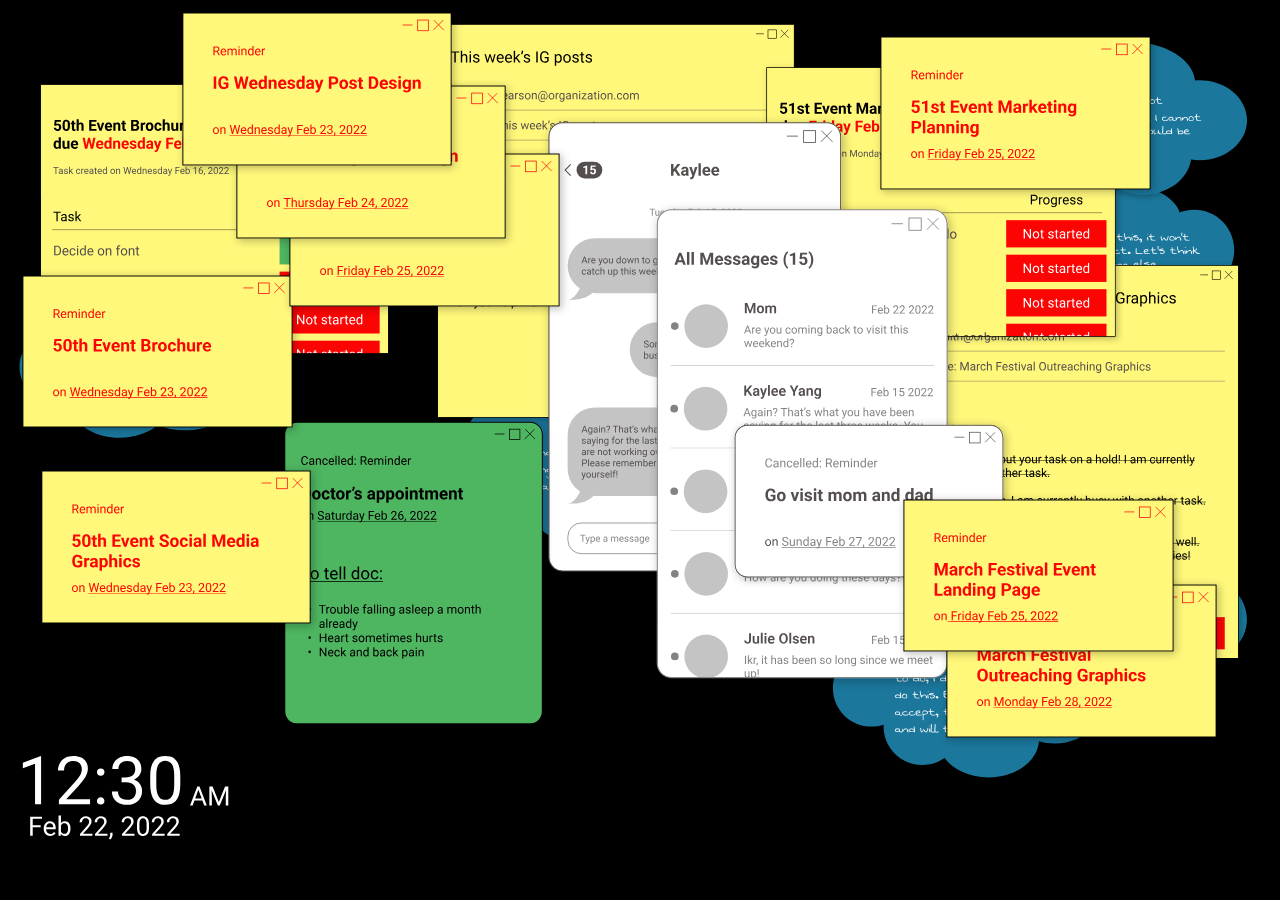
==== Project1/index.html @ efddc03d "change folder name so easier to type link" ====
<!DOCTYPE html>
<html lang="en">

<head>
    <meta charset="UTF-8">
    <meta http-equiv="X-UA-Compatible" content="IE=edge">
    <meta name="viewport" content="width=device-width, initial-scale=1.0">
    <title>Workaholism?</title>
    <link rel="stylesheet" href="index.css">
</head>

<body>
    <div id="wholeContainer">

        <!-- TIME AND MESSAGE -->
        <div>
            <div id="time">
                <img src="assets/time.svg" draggable="false">
            </div>
            <div id="message">
                <img src="assets/message.svg" draggable="false">
            </div>
        </div>


        <!-- Note: mydiv ids are for javascript dragging interaction -->

        <!-- NEGATIVE THOUGHTS -->
        <div id="mydiv1" class="negativeThoughts correctWord">
            <img src="assets/negativeThoughts/correctWord.svg" draggable="false">
        </div>

        <div id="mydiv2" class="negativeThoughts lookPerfect">
            <img src="assets/negativeThoughts/wontLookPerfect.svg" draggable="false">
        </div>

        <div id="mydiv3" class="negativeThoughts sayNo">
            <img src="assets/negativeThoughts/cannotSayNo.svg" draggable="false">
        </div>

        <div id="mydiv4" class="negativeThoughts lastMinute">
            <img src="assets/negativeThoughts/lastMinuteMad.svg" draggable="false">
        </div>

        <div id="mydiv5" class="negativeThoughts useless">
            <img src="assets/negativeThoughts/thinkImUseless.svg" draggable="false">
        </div>

        <div id="mydiv6" class="negativeThoughts writingEmail">
            <img src="assets/negativeThoughts/textingWritingEmail.svg" draggable="false">
        </div>

        <div id="mydiv7" class="negativeThoughts perfectFont">
            <img src="assets/negativeThoughts/perfectFont.svg" draggable="false">
        </div>

        <div id="mydiv8" class="negativeThoughts longWinded">
            <img src="assets/negativeThoughts/longWinded.svg" draggable="false">
        </div>

        <div id="mydiv9" class="negativeThoughts judgeFont">
            <img src="assets/negativeThoughts/judgeFont.svg" draggable="false">
        </div>



        <!-- EMAIL  -->
        <div id="mydiv10" class="email ireneEmail">
            <img src="assets/taskBreakdownPopups/IreneEmail.svg" draggable="false">
        </div>

        <div id="mydiv11" class="email ericEmail">
            <img src="assets/taskBreakdownPopups/EricEmail.svg" draggable="false">
        </div>



        <!-- TASK BREAKDOWN -->
        <div id="mydiv12" class="taskBreakdown marketingTask">
            <img src="assets/taskBreakdownPopups/51stEventMarketingTask.svg" draggable="false">
        </div>

        <div id="mydiv13" class="taskBreakdown eventBrochure">
            <img src="assets/taskBreakdownPopups/50thEventTask.svg" draggable="false">
        </div>


        <!-- TEXT MESSAGE -->
        <div id="mydiv14" class="social kaylee">
            <img src="assets/socialHealth/Kaylee.svg" draggable="false">
        </div>

        <div id="mydiv15" class="social textAll">
            <img src="assets/socialHealth/textAll.svg" draggable="false">
        </div>

        <div id="mydiv16" class="parentReminder">
            <img src="assets/socialHealth/parentsVisit.svg" draggable="false">
        </div>


        <!-- DOCTOR REMINDER -->
        <div id="mydiv17" class="doctor">
            <img src="assets/socialHealth/doctor.svg" draggable="false">
        </div>


        <!-- WORK  -->
        <div id="mydiv18" class="work eventBrochure">
            <img src="assets/workPopups/50thEventBrochure.svg" draggable="false">
        </div>

        
        <div id="mydiv19" class="work igFri">
            <img src="assets/workPopups/IGFridayPost.svg" draggable="false">
        </div>

        <div id="mydiv20" class="work igThurs">
            <img src="assets/workPopups/IGThursdayPost.svg" draggable="false">
        </div>

        <div id="mydiv21" class="work igWed">
            <img src="assets/workPopups/IGWednesdayPost.svg" draggable="false">
        </div>

        <div id="mydiv22" class="work marketing">
            <img src="assets/workPopups/51stEventMarketing.svg" draggable="false">
        </div>

        <div id="mydiv23" class="work marchFestSocial">
            <img src="assets/workPopups/MarchFestivalSocialMedia.svg" draggable="false">
        </div>

        <div id="mydiv24" class="work marchFestLanding">
            <img src="assets/workPopups/MarchFestivalLanding.svg" draggable="false">
        </div>

        <div id="mydiv25" class="work socialMedia">
            <img src="assets/workPopups/50thEventSocialMedia.svg" draggable="false">
        </div>
    </div>

    <script src="index.js"></script>
</body>

</html>
---- Project1/index.css ----
:root {
    --windowW: 4606;
    --windowH: 2278;
}

* {
    box-sizing: border-box;
    padding: 0;
    margin: 0;
}


body {
    /* overflow: hidden; */
}


#wholeContainer {
    background-color: black;
    width: 100vw;
    height: 100vh;
    position: relative;
}

img {
    width: 100%;
    height: 100%;
}

/* // TIME AND MESSAGE // */
#time {
    position: absolute;
    width: calc(956.77 / var(--windowW) * 100%);
    aspect-ratio: 956.77/410.21;
    left: calc(60.6 / var(--windowW) * 100%);
    top: calc(1877.14 / var(--windowH) * 100%);
}

#message {
    position: absolute;
    width: calc(1071.85 / var(--windowW) * 100%);
    aspect-ratio: 2071.85/792.21;
    top: 50%;
    right: 50%;
    transform: translate(50%, -50%);
}



/*// NEGATIVE THOUGHTS //*/
.negativeThoughts {
    position: absolute;
}

.negativeThoughts.correctWord {
    width: calc(893.4 / var(--windowW) * 100%);
    aspect-ratio: 893.4/567.57;
    left: calc(1973.96 / var(--windowW) * 100%);
    top: calc(736.71 / var(--windowH) * 100%);
}

.negativeThoughts.sayNo {
    /* background-color: peru; */
    width: calc(1232.44 / var(--windowW) * 100% );
    aspect-ratio: 1232.44/588.25;
    left: calc(3306 / var(--windowW) * 100%);
    top: calc(97 / var(--windowH) * 100%);
}

.negativeThoughts.lookPerfect {
    width: calc(893.4 / var(--windowW) * 100%);
    aspect-ratio: 893.4/567.57;
    left: calc(3587.59 / var(--windowW) * 100%);
    top: calc(450 / var(--windowH) * 100%);
} 

.negativeThoughts.lastMinute {
    width: calc(893.4 / var(--windowW) * 100%);
    aspect-ratio: 893.4/567.57;
    left: calc(1603.62 / var(--windowW) * 100%);
    top: calc(195.62 / var(--windowH) * 100%);
}

.negativeThoughts.useless {
    width: calc(1063.9 / var(--windowW) * 100%);
    aspect-ratio: 1063.9/693.07;
    left: calc(2970 / var(--windowW) * 100%);
    top: calc(1500 / var(--windowH) * 100%);
}

.negativeThoughts.writingEmail {
    width: calc(893.4 / var(--windowW) * 100%);
    aspect-ratio: 893.4/586.39;
    left: calc(1491.69 / var(--windowW) * 100%);
    top: calc(978.33 / var(--windowH) * 100%);
}

.negativeThoughts.perfectFont {
    width: calc(986.15 / var(--windowW) * 100%);
    aspect-ratio: 986.15/499.79;
    left: calc(227.79 / var(--windowW) * 100%);
    top: calc(462.73 / var(--windowH) * 100%);   
}

.negativeThoughts.longWinded {
    width: calc(893.4 / var(--windowW) * 100%);
    aspect-ratio:  893.4/499.43;
    left: calc(3635.39 / var(--windowW) * 100%);
    top: calc(1400 / var(--windowH) * 100%);
}

.negativeThoughts.judgeFont {
    width: calc(986.15 / var(--windowW) * 100%);
    aspect-ratio: 998/541;
    left: calc(35 / var(--windowW) * 100%);
    top: calc(750 / var(--windowH) * 100%);
}


/* // EMAIL // */
.email {
    width: calc(1333.38 / var(--windowW) * 100%);
    aspect-ratio: 1333.38/1471.27;
    position: absolute;
}

.email.ireneEmail {
    left: calc(1555 / var(--windowW) * 100%);
    top: calc(45 / var(--windowH) * 100%);
}

.email.ericEmail {
    left: calc(3155 / var(--windowW) * 100%);
    top: calc(656 / var(--windowH) * 100%);
}

/*// TASK BREAKDOWN //*/
.taskBreakdown {
    width: calc(1320.1 / var(--windowW) * 100%);
    aspect-ratio: 1320.1/1018.76;
    position: absolute;
}

.taskBreakdown.marketingTask {
    left: calc(2730 / var(--windowW) * 100%);
    top: calc(157 / var(--windowH) * 100%);
}

.taskBreakdown.eventBrochure {
    left: calc(117 / var(--windowW) * 100%);
    top: calc(200 / var(--windowH) * 100%);
}



/* // SOCIAL // */
.social {
    width: calc(1121.24 / var(--windowW) * 100%);
    aspect-ratio: 1121.24/1804.6;
    position: absolute;
}

.social.textAll {
    left: calc(2335 / var(--windowW) * 100%);
    top: calc(494 / var(--windowH) * 100%);
}

.social.kaylee {
    left: calc(1947 / var(--windowW) * 100%);
    top: calc(249 / var(--windowH) * 100%);
}

/* parent reminder */
.parentReminder {
    width: calc(1082 / var(--windowW) * 100%);
    aspect-ratio: 1082/610.88;
    position: absolute;

    left: calc(2593 / var(--windowW) * 100%);
    top: calc(1058 / var(--windowH) * 100%);
}



/* // HEALTH // */
.doctor {
    width: calc(990.77 / var(--windowW) * 100%);
    aspect-ratio: 990.77/1161.5;
    position: absolute;

    left: calc(1000 / var(--windowW) * 100%);
    top: calc(1047 / var(--windowH) * 100%);
}


/* // WORK // */
.work {
    width: calc(1082 / var(--windowW) * 100%);
    /* use this to bound the height to its aspect-ratio */
    aspect-ratio: 1082/610.88;
    position: absolute;
}

.work.igWed {
    left: calc(607 / var(--windowW) * 100%);
    top: calc(15 / var(--windowH) * 100%);
}

.work.igThurs {
    left: calc(801 / var(--windowW) * 100%);
    top: calc(201 / var(--windowH) * 100%);
}

.work.igFri {
    left: calc(993 / var(--windowW) * 100%);
    top: calc(372 / var(--windowH) * 100%);
}

.work.marchFestSocial {
    left: calc(3357 / var(--windowW) * 100%);
    top: calc(1464 / var(--windowH) * 100%);
}

.work.marchFestLanding {
    left: calc(3204 / var(--windowW) * 100%);
    top: calc(1247 / var(--windowH) * 100%);
}

.work.eventBrochure {
    left: calc(34 / var(--windowW) * 100%);
    top: calc(680 / var(--windowH) * 100%);
}

.work.socialMedia {
    left: calc(99 / var(--windowW) * 100%);
    top: calc(1175 / var(--windowH) * 100%);
}

.work.marketing {
    left: calc(3121 / var(--windowW) * 100%);
    top: calc(77 / var(--windowH) * 100%);
}
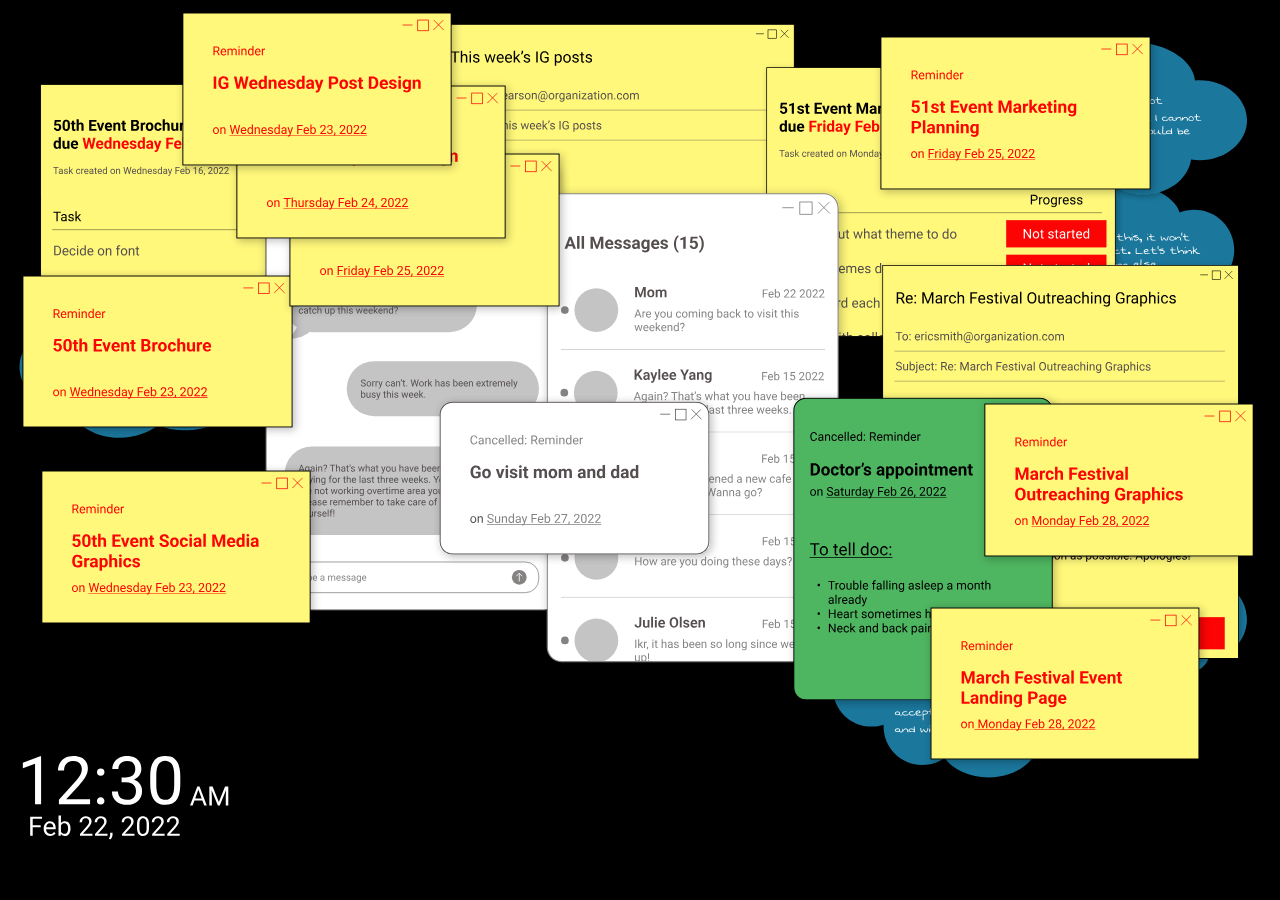
==== commit 22e3ac86: "edit popup positions" ====
--- a/Project1/index.html
+++ b/Project1/index.html
@@ -64,27 +64,25 @@
 
 
 
-        <!-- EMAIL  -->
+        <!-- TASK BREAKDOWN AND EMAIL -->
         <div id="mydiv10" class="email ireneEmail">
             <img src="assets/taskBreakdownPopups/IreneEmail.svg" draggable="false">
         </div>
 
-        <div id="mydiv11" class="email ericEmail">
+        <div id="mydiv11" class="taskBreakdown eventBrochure">
+            <img src="assets/taskBreakdownPopups/50thEventTask.svg" draggable="false">
+        </div>
+
+        <div id="mydiv12" class="taskBreakdown marketingTask">
+            <img src="assets/taskBreakdownPopups/51stEventMarketingTask.svg" draggable="false">
+        </div>
+
+        <div id="mydiv13" class="email ericEmail">
             <img src="assets/taskBreakdownPopups/EricEmail.svg" draggable="false">
         </div>
 
 
-
-        <!-- TASK BREAKDOWN -->
-        <div id="mydiv12" class="taskBreakdown marketingTask">
-            <img src="assets/taskBreakdownPopups/51stEventMarketingTask.svg" draggable="false">
-        </div>
-
-        <div id="mydiv13" class="taskBreakdown eventBrochure">
-            <img src="assets/taskBreakdownPopups/50thEventTask.svg" draggable="false">
-        </div>
-
-
+        
         <!-- TEXT MESSAGE -->
         <div id="mydiv14" class="social kaylee">
             <img src="assets/socialHealth/Kaylee.svg" draggable="false">
@@ -110,7 +108,7 @@
             <img src="assets/workPopups/50thEventBrochure.svg" draggable="false">
         </div>
 
-        
+
         <div id="mydiv19" class="work igFri">
             <img src="assets/workPopups/IGFridayPost.svg" draggable="false">
         </div>
--- a/Project1/index.css
+++ b/Project1/index.css
@@ -11,7 +11,8 @@
 
 
 body {
-    /* overflow: hidden; */
+    overflow-x: hidden;
+    background-color: black;
 }
 
 
@@ -161,13 +162,13 @@
 }
 
 .social.textAll {
-    left: calc(2335 / var(--windowW) * 100%);
-    top: calc(494 / var(--windowH) * 100%);
+    left: calc(1940 / var(--windowW) * 100%);
+    top: calc(454 / var(--windowH) * 100%);
 }
 
 .social.kaylee {
-    left: calc(1947 / var(--windowW) * 100%);
-    top: calc(249 / var(--windowH) * 100%);
+    left: calc(930 / var(--windowW) * 100%);
+    top: calc(347/ var(--windowH) * 100%);
 }
 
 /* parent reminder */
@@ -176,8 +177,8 @@
     aspect-ratio: 1082/610.88;
     position: absolute;
 
-    left: calc(2593 / var(--windowW) * 100%);
-    top: calc(1058 / var(--windowH) * 100%);
+    left: calc(1533 / var(--windowW) * 100%);
+    top: calc(1000 / var(--windowH) * 100%);
 }
 
 
@@ -188,8 +189,8 @@
     aspect-ratio: 990.77/1161.5;
     position: absolute;
 
-    left: calc(1000 / var(--windowW) * 100%);
-    top: calc(1047 / var(--windowH) * 100%);
+    left: calc(2833 / var(--windowW) * 100%);
+    top: calc(986 / var(--windowH) * 100%);
 }
 
 
@@ -217,13 +218,13 @@
 }
 
 .work.marchFestSocial {
-    left: calc(3357 / var(--windowW) * 100%);
-    top: calc(1464 / var(--windowH) * 100%);
+    left: calc(3493 / var(--windowW) * 100%);
+    top: calc(1005 / var(--windowH) * 100%);
 }
 
 .work.marchFestLanding {
-    left: calc(3204 / var(--windowW) * 100%);
-    top: calc(1247 / var(--windowH) * 100%);
+    left: calc(3299 / var(--windowW) * 100%);
+    top: calc(1520 / var(--windowH) * 100%);
 }
 
 .work.eventBrochure {
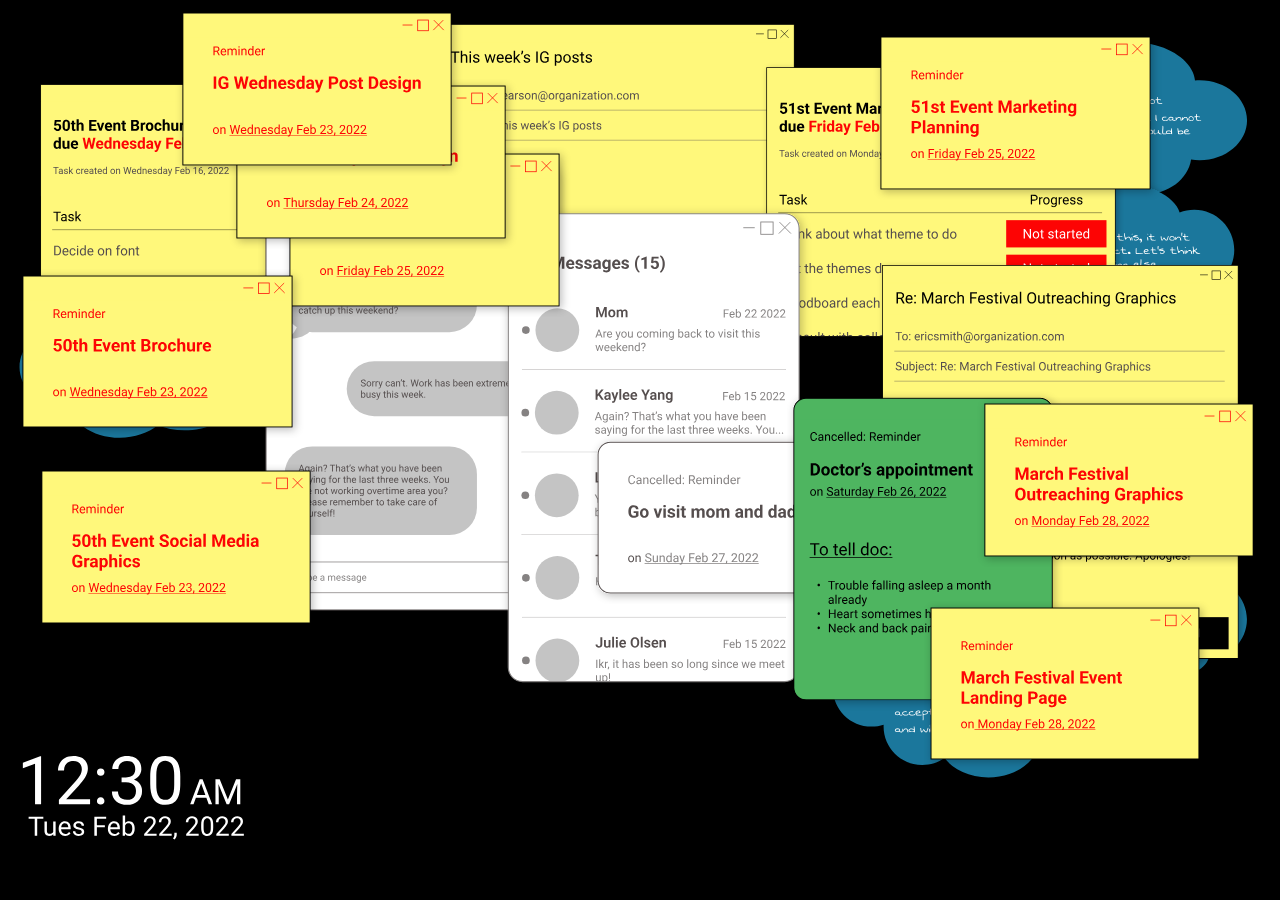
==== commit deec5f9e: "more edits" ====
--- a/Project1/index.html
+++ b/Project1/index.html
@@ -26,20 +26,20 @@
         <!-- Note: mydiv ids are for javascript dragging interaction -->
 
         <!-- NEGATIVE THOUGHTS -->
-        <div id="mydiv1" class="negativeThoughts correctWord">
-            <img src="assets/negativeThoughts/correctWord.svg" draggable="false">
+        <div id="mydiv1" class="negativeThoughts sayNo">
+            <img src="assets/negativeThoughts/cannotSayNo.svg" draggable="false">
         </div>
 
         <div id="mydiv2" class="negativeThoughts lookPerfect">
             <img src="assets/negativeThoughts/wontLookPerfect.svg" draggable="false">
         </div>
 
-        <div id="mydiv3" class="negativeThoughts sayNo">
-            <img src="assets/negativeThoughts/cannotSayNo.svg" draggable="false">
+        <div id="mydiv3" class="negativeThoughts lastMinute">
+            <img src="assets/negativeThoughts/lastMinuteMad.svg" draggable="false">
         </div>
 
-        <div id="mydiv4" class="negativeThoughts lastMinute">
-            <img src="assets/negativeThoughts/lastMinuteMad.svg" draggable="false">
+        <div id="mydiv4" class="negativeThoughts correctWord">
+            <img src="assets/negativeThoughts/correctWord.svg" draggable="false">
         </div>
 
         <div id="mydiv5" class="negativeThoughts useless">
@@ -50,17 +50,19 @@
             <img src="assets/negativeThoughts/textingWritingEmail.svg" draggable="false">
         </div>
 
-        <div id="mydiv7" class="negativeThoughts perfectFont">
+        <div id="mydiv7" class="negativeThoughts judgeFont">
+            <img src="assets/negativeThoughts/judgeFont.svg" draggable="false">
+        </div>
+
+        <div id="mydiv8" class="negativeThoughts perfectFont">
             <img src="assets/negativeThoughts/perfectFont.svg" draggable="false">
         </div>
 
-        <div id="mydiv8" class="negativeThoughts longWinded">
+        <div id="mydiv9" class="negativeThoughts longWinded">
             <img src="assets/negativeThoughts/longWinded.svg" draggable="false">
         </div>
 
-        <div id="mydiv9" class="negativeThoughts judgeFont">
-            <img src="assets/negativeThoughts/judgeFont.svg" draggable="false">
-        </div>
+     
 
 
 
@@ -82,7 +84,7 @@
         </div>
 
 
-        
+
         <!-- TEXT MESSAGE -->
         <div id="mydiv14" class="social kaylee">
             <img src="assets/socialHealth/Kaylee.svg" draggable="false">
@@ -104,33 +106,32 @@
 
 
         <!-- WORK  -->
-        <div id="mydiv18" class="work eventBrochure">
-            <img src="assets/workPopups/50thEventBrochure.svg" draggable="false">
-        </div>
-
-
-        <div id="mydiv19" class="work igFri">
+        <div id="mydiv18" class="work igFri">
             <img src="assets/workPopups/IGFridayPost.svg" draggable="false">
         </div>
 
-        <div id="mydiv20" class="work igThurs">
+        <div id="mydiv19" class="work igThurs">
             <img src="assets/workPopups/IGThursdayPost.svg" draggable="false">
         </div>
 
-        <div id="mydiv21" class="work igWed">
+        <div id="mydiv20" class="work igWed">
             <img src="assets/workPopups/IGWednesdayPost.svg" draggable="false">
         </div>
 
-        <div id="mydiv22" class="work marketing">
+        <div id="mydiv21" class="work marketing">
             <img src="assets/workPopups/51stEventMarketing.svg" draggable="false">
         </div>
 
-        <div id="mydiv23" class="work marchFestSocial">
+        <div id="mydiv22" class="work marchFestSocial">
             <img src="assets/workPopups/MarchFestivalSocialMedia.svg" draggable="false">
         </div>
 
-        <div id="mydiv24" class="work marchFestLanding">
+        <div id="mydiv23" class="work marchFestLanding">
             <img src="assets/workPopups/MarchFestivalLanding.svg" draggable="false">
+        </div>
+
+        <div id="mydiv24" class="work eventBrochure">
+            <img src="assets/workPopups/50thEventBrochure.svg" draggable="false">
         </div>
 
         <div id="mydiv25" class="work socialMedia">
--- a/Project1/index.css
+++ b/Project1/index.css
@@ -7,6 +7,14 @@
     box-sizing: border-box;
     padding: 0;
     margin: 0;
+
+    /* disable highlighting */
+    -webkit-touch-callout: none; 
+    -webkit-user-select: none; 
+    -khtml-user-select: none; 
+    -moz-user-select: none;
+    -ms-user-select: none; 
+    user-select: none; 
 }
 
 
@@ -79,7 +87,7 @@
     width: calc(893.4 / var(--windowW) * 100%);
     aspect-ratio: 893.4/567.57;
     left: calc(1603.62 / var(--windowW) * 100%);
-    top: calc(195.62 / var(--windowH) * 100%);
+    top: calc(350 / var(--windowH) * 100%);
 }
 
 .negativeThoughts.useless {
@@ -162,8 +170,8 @@
 }
 
 .social.textAll {
-    left: calc(1940 / var(--windowW) * 100%);
-    top: calc(454 / var(--windowH) * 100%);
+    left: calc(1800 / var(--windowW) * 100%);
+    top: calc(504 / var(--windowH) * 100%);
 }
 
 .social.kaylee {
@@ -177,8 +185,8 @@
     aspect-ratio: 1082/610.88;
     position: absolute;
 
-    left: calc(1533 / var(--windowW) * 100%);
-    top: calc(1000 / var(--windowH) * 100%);
+    left: calc(2100 / var(--windowW) * 100%);
+    top: calc(1100 / var(--windowH) * 100%);
 }
 
 
